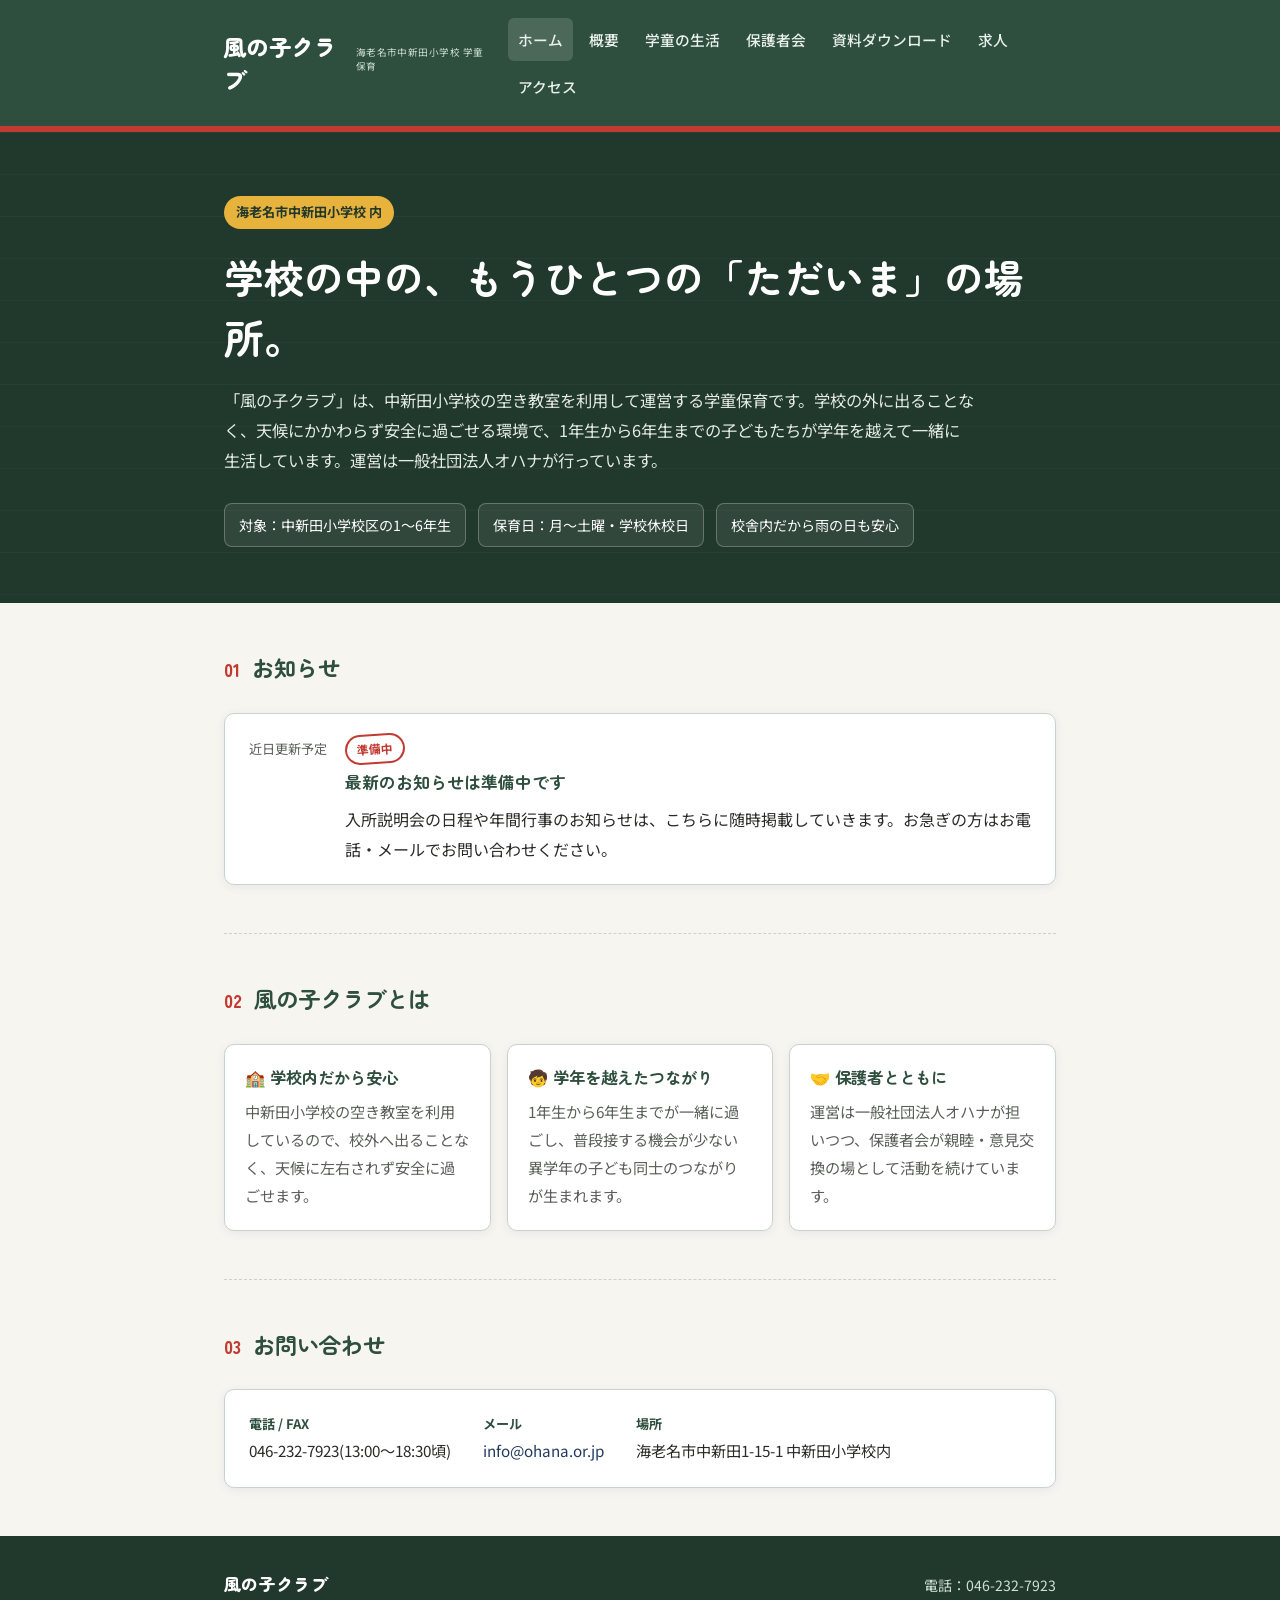
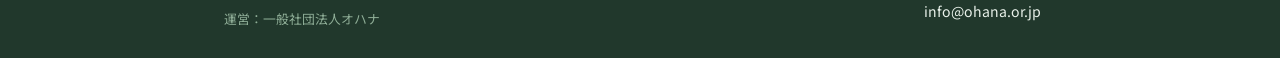
==== index.html @ edc6db77 "連絡先メールアドレスをinfo@ohana.or.jpに統一" ====
<!DOCTYPE html>
<html lang="ja">
<head>
<meta charset="UTF-8">
<meta name="viewport" content="width=device-width, initial-scale=1.0">
<title>風の子クラブ | 海老名市中新田小学校 学童保育</title>
<meta name="description" content="海老名市中新田小学校内で運営する学童保育「風の子クラブ」の公式サイトです。保育内容、入所案内、求人情報を掲載しています。">
<link rel="stylesheet" href="assets/style.css">
</head>
<body>

<header class="site-header">
  <div class="header-inner">
    <a class="brand" href="index.html">風の子クラブ <small>海老名市中新田小学校 学童保育</small></a>
    <button class="nav-toggle" aria-label="メニューを開く" onclick="document.querySelector('.main-nav').classList.toggle('open')">メニュー ☰</button>
    <nav class="main-nav">
      <ul>
        <li><a href="index.html" aria-current="page">ホーム</a></li>
        <li><a href="overview.html">概要</a></li>
        <li><a href="life.html">学童の生活</a></li>
        <li><a href="parents.html">保護者会</a></li>
        <li><a href="documents.html">資料ダウンロード</a></li>
        <li><a href="jobs.html">求人</a></li>
        <li><a href="access.html">アクセス</a></li>
      </ul>
    </nav>
  </div>
</header>

<div class="hero">
  <div class="hero-inner">
    <span class="eyebrow">海老名市中新田小学校 内</span>
    <h1>学校の中の、もうひとつの「ただいま」の場所。</h1>
    <p>「風の子クラブ」は、中新田小学校の空き教室を利用して運営する学童保育です。学校の外に出ることなく、天候にかかわらず安全に過ごせる環境で、1年生から6年生までの子どもたちが学年を越えて一緒に生活しています。運営は一般社団法人オハナが行っています。</p>
    <div class="hero-facts">
      <span>対象：中新田小学校区の1〜6年生</span>
      <span>保育日：月〜土曜・学校休校日</span>
      <span>校舎内だから雨の日も安心</span>
    </div>
  </div>
</div>

<div class="wrap">

  <section class="block" id="notice">
    <div class="block-head">
      <span class="num">01</span>
      <h2>お知らせ</h2>
    </div>
    <div class="notebook">
      <div class="notice">
        <div class="date">近日更新予定</div>
        <div class="stamp"><span class="badge">準備中</span></div>
        <h3>最新のお知らせは準備中です</h3>
        <p>入所説明会の日程や年間行事のお知らせは、こちらに随時掲載していきます。お急ぎの方はお電話・メールでお問い合わせください。</p>
      </div>
    </div>
  </section>

  <section class="block" id="about">
    <div class="block-head">
      <span class="num">02</span>
      <h2>風の子クラブとは</h2>
    </div>
    <div class="card-grid">
      <div class="card">
        <h3>🏫 学校内だから安心</h3>
        <p>中新田小学校の空き教室を利用しているので、校外へ出ることなく、天候に左右されず安全に過ごせます。</p>
      </div>
      <div class="card">
        <h3>🧒 学年を越えたつながり</h3>
        <p>1年生から6年生までが一緒に過ごし、普段接する機会が少ない異学年の子ども同士のつながりが生まれます。</p>
      </div>
      <div class="card">
        <h3>🤝 保護者とともに</h3>
        <p>運営は一般社団法人オハナが担いつつ、保護者会が親睦・意見交換の場として活動を続けています。</p>
      </div>
    </div>
  </section>

  <section class="block" id="contact">
    <div class="block-head">
      <span class="num">03</span>
      <h2>お問い合わせ</h2>
    </div>
    <div class="contact-strip">
      <div class="item"><strong>電話 / FAX</strong>046-232-7923(13:00〜18:30頃)</div>
      <div class="item"><strong>メール</strong><a href="mailto:info@ohana.or.jp">info@ohana.or.jp</a></div>
      <div class="item"><strong>場所</strong>海老名市中新田1-15-1 中新田小学校内</div>
    </div>
  </section>

</div>

<footer class="site-footer">
  <div class="wrap">
    <div>
      <div class="brand" style="font-size:1.05rem;">風の子クラブ</div>
      <div class="fine">運営：一般社団法人オハナ</div>
    </div>
    <div>
      <div>電話：046-232-7923</div>
      <div><a href="mailto:info@ohana.or.jp">info@ohana.or.jp</a></div>
    </div>
  </div>
</footer>

</body>
</html>
---- assets/style.css ----
@import url('https://fonts.googleapis.com/css2?family=Zen+Maru+Gothic:wght@500;700;900&family=Noto+Sans+JP:wght@400;500;700&display=swap');

:root {
  --paper: #F7F5F0;
  --paper-line: #C9D3CE;
  --ink: #223A5E;
  --chalk-green: #2F4F3E;
  --chalk-green-dark: #21382C;
  --stamp-red: #C23B33;
  --crayon-yellow: #E8B33D;
  --text-main: #2A2A28;
  --text-sub: #5B5F5A;
  --white: #FFFFFF;
  --radius: 10px;
  --shadow: 0 2px 10px rgba(34, 58, 94, 0.08);
}

* { box-sizing: border-box; }

html { scroll-behavior: smooth; }

body {
  margin: 0;
  font-family: 'Noto Sans JP', sans-serif;
  color: var(--text-main);
  background: var(--paper);
  line-height: 1.85;
  font-size: 16px;
}

h1, h2, h3, .brand {
  font-family: 'Zen Maru Gothic', sans-serif;
  color: var(--chalk-green);
  line-height: 1.5;
}

a {
  color: var(--ink);
  text-decoration: none;
}
a:hover { text-decoration: underline; }

img { max-width: 100%; display: block; }

.wrap {
  max-width: 880px;
  margin: 0 auto;
  padding: 0 24px;
}

/* ---------- Header ---------- */
header.site-header {
  background: var(--chalk-green);
  color: var(--white);
  border-bottom: 6px solid var(--stamp-red);
}

.header-inner {
  max-width: 880px;
  margin: 0 auto;
  padding: 18px 24px;
  display: flex;
  align-items: center;
  justify-content: space-between;
  gap: 16px;
}

.brand {
  color: var(--white);
  font-weight: 900;
  font-size: 1.4rem;
  letter-spacing: .02em;
  display: flex;
  align-items: baseline;
  gap: 8px;
}
.brand small {
  font-family: 'Noto Sans JP', sans-serif;
  font-size: .6rem;
  font-weight: 400;
  color: #CFE0D3;
}
.brand:hover { text-decoration: none; }

nav.main-nav ul {
  list-style: none;
  display: flex;
  flex-wrap: wrap;
  gap: 4px 6px;
  margin: 0;
  padding: 0;
}

nav.main-nav a {
  color: #E9F1EA;
  font-size: .92rem;
  font-weight: 500;
  padding: 8px 10px;
  border-radius: 6px;
  display: inline-block;
}
nav.main-nav a:hover,
nav.main-nav a[aria-current="page"] {
  background: rgba(255,255,255,0.14);
  text-decoration: none;
}

.nav-toggle {
  display: none;
  background: none;
  border: 1px solid rgba(255,255,255,.5);
  color: var(--white);
  border-radius: 6px;
  padding: 6px 10px;
  font-size: .9rem;
}

@media (max-width: 720px) {
  .header-inner { flex-wrap: wrap; }
  .nav-toggle { display: inline-block; }
  nav.main-nav { display: none; width: 100%; }
  nav.main-nav.open { display: block; }
  nav.main-nav ul { flex-direction: column; }
}

/* ---------- Hero ---------- */
.hero {
  background: var(--chalk-green-dark);
  color: var(--white);
  position: relative;
  overflow: hidden;
}
.hero::before {
  content: "";
  position: absolute;
  inset: 0;
  background-image:
    linear-gradient(rgba(255,255,255,0.06) 1px, transparent 1px);
  background-size: 100% 42px;
  opacity: .5;
}
.hero-inner {
  position: relative;
  max-width: 880px;
  margin: 0 auto;
  padding: 64px 24px 56px;
}
.hero .eyebrow {
  display: inline-block;
  font-size: .82rem;
  font-weight: 700;
  color: var(--chalk-green-dark);
  background: var(--crayon-yellow);
  padding: 4px 12px;
  border-radius: 999px;
  margin-bottom: 18px;
}
.hero h1 {
  color: var(--white);
  font-size: clamp(1.7rem, 4vw, 2.5rem);
  margin: 0 0 18px;
}
.hero p {
  max-width: 46em;
  color: #E4EBE3;
  font-size: 1.02rem;
}
.hero-facts {
  margin-top: 28px;
  display: flex;
  flex-wrap: wrap;
  gap: 12px;
}
.hero-facts span {
  background: rgba(255,255,255,.08);
  border: 1px solid rgba(255,255,255,.25);
  border-radius: 8px;
  padding: 8px 14px;
  font-size: .88rem;
}

/* ---------- Section ---------- */
section.block {
  padding: 48px 0;
  border-bottom: 1px dashed var(--paper-line);
}
section.block:last-of-type { border-bottom: none; }

.block-head {
  display: flex;
  align-items: baseline;
  gap: 12px;
  margin-bottom: 26px;
}
.block-head .num {
  font-family: 'Zen Maru Gothic', sans-serif;
  font-weight: 900;
  font-size: 1.1rem;
  color: var(--stamp-red);
}
.block-head h2 {
  margin: 0;
  font-size: 1.4rem;
}

.lead {
  color: var(--text-sub);
  margin-top: -12px;
  margin-bottom: 28px;
}

/* ---------- Notebook card (notices) ---------- */
.notebook {
  background: var(--white);
  border: 1px solid var(--paper-line);
  border-radius: var(--radius);
  box-shadow: var(--shadow);
  overflow: hidden;
}
.notice {
  padding: 20px 24px;
  border-bottom: 1px solid #EDEAE2;
  position: relative;
  display: grid;
  grid-template-columns: auto 1fr;
  gap: 4px 18px;
}
.notice:last-child { border-bottom: none; }
.notice .date {
  font-size: .82rem;
  color: var(--text-sub);
  white-space: nowrap;
  padding-top: 3px;
}
.notice .stamp {
  grid-row: 1;
  grid-column: 2;
  display: inline-flex;
  align-items: center;
  gap: 8px;
}
.notice .stamp .badge {
  border: 2px solid var(--stamp-red);
  color: var(--stamp-red);
  font-weight: 700;
  font-size: .74rem;
  border-radius: 999px;
  padding: 2px 10px;
  transform: rotate(-4deg);
}
.notice h3 {
  margin: 2px 0 0;
  font-size: 1.05rem;
  grid-column: 2;
}
.notice p {
  grid-column: 2;
  margin: 6px 0 0;
  color: var(--text-main);
}

/* ---------- Info list / definition rows ---------- */
.info-rows { border-top: 1px solid var(--paper-line); }
.info-row {
  display: grid;
  grid-template-columns: 9em 1fr;
  gap: 6px 20px;
  padding: 16px 0;
  border-bottom: 1px solid var(--paper-line);
}
.info-row dt {
  font-weight: 700;
  color: var(--chalk-green);
  font-size: .95rem;
}
.info-row dd { margin: 0; }
@media (max-width: 600px) {
  .info-row { grid-template-columns: 1fr; }
}

/* ---------- Cards / grid ---------- */
.card-grid {
  display: grid;
  grid-template-columns: repeat(auto-fit, minmax(230px, 1fr));
  gap: 16px;
}
.card {
  background: var(--white);
  border: 1px solid var(--paper-line);
  border-radius: var(--radius);
  padding: 20px;
  box-shadow: var(--shadow);
}
.card h3 {
  font-size: 1.02rem;
  margin: 0 0 8px;
  display: flex;
  align-items: center;
  gap: 8px;
}
.card p { margin: 0; color: var(--text-sub); font-size: .95rem; }

/* ---------- Timeline (schedule) ---------- */
.timeline {
  border-left: 3px solid var(--chalk-green);
  margin-left: 6px;
  padding-left: 22px;
}
.timeline .step {
  position: relative;
  padding-bottom: 22px;
}
.timeline .step::before {
  content: "";
  position: absolute;
  left: -28px;
  top: 4px;
  width: 12px;
  height: 12px;
  border-radius: 50%;
  background: var(--stamp-red);
}
.timeline .step .time {
  font-weight: 700;
  color: var(--chalk-green);
  font-size: .92rem;
}

/* ---------- Event tags ---------- */
.tag-list { list-style: none; padding: 0; margin: 0; display: flex; flex-wrap: wrap; gap: 10px; }
.tag-list li {
  background: var(--white);
  border: 1px solid var(--paper-line);
  border-radius: 8px;
  padding: 10px 14px;
  font-size: .92rem;
}

/* ---------- Callout ---------- */
.callout {
  background: #FBF3E4;
  border: 1px solid #EAD9AF;
  border-left: 4px solid var(--crayon-yellow);
  border-radius: 8px;
  padding: 16px 18px;
  font-size: .92rem;
  color: #6B5322;
}

/* ---------- Job card ---------- */
.job {
  background: var(--white);
  border: 1px solid var(--paper-line);
  border-radius: var(--radius);
  box-shadow: var(--shadow);
  padding: 24px;
  margin-bottom: 20px;
}
.job .job-title {
  display: flex;
  align-items: center;
  gap: 10px;
  margin-bottom: 12px;
}
.job .job-title .badge {
  background: var(--stamp-red);
  color: var(--white);
  font-size: .74rem;
  font-weight: 700;
  padding: 3px 10px;
  border-radius: 999px;
}
.job h3 { margin: 0; font-size: 1.1rem; }

/* ---------- Buttons ---------- */
.btn {
  display: inline-block;
  background: var(--stamp-red);
  color: var(--white);
  font-weight: 700;
  padding: 12px 22px;
  border-radius: 999px;
  font-size: .95rem;
}
.btn:hover { text-decoration: none; opacity: .9; }
.btn.secondary {
  background: transparent;
  border: 2px solid var(--white);
  color: var(--white);
}

/* ---------- Contact strip ---------- */
.contact-strip {
  background: var(--white);
  border: 1px solid var(--paper-line);
  border-radius: var(--radius);
  box-shadow: var(--shadow);
  padding: 22px 24px;
  display: flex;
  flex-wrap: wrap;
  gap: 20px 32px;
  align-items: center;
}
.contact-strip .item { font-size: .95rem; }
.contact-strip .item strong { display: block; color: var(--chalk-green); font-size: .82rem; }

/* ---------- Map ---------- */
.map-frame {
  border-radius: var(--radius);
  overflow: hidden;
  border: 1px solid var(--paper-line);
  box-shadow: var(--shadow);
}
.map-frame iframe { width: 100%; height: 340px; border: 0; display: block; }

/* ---------- Footer ---------- */
footer.site-footer {
  background: var(--chalk-green-dark);
  color: #CFE0D3;
  padding: 36px 0 28px;
  font-size: .88rem;
}
footer.site-footer .wrap {
  display: flex;
  flex-wrap: wrap;
  justify-content: space-between;
  gap: 16px;
}
footer.site-footer a { color: #E9F1EA; }
footer.site-footer .fine { color: #8FAE97; font-size: .8rem; margin-top: 10px; }
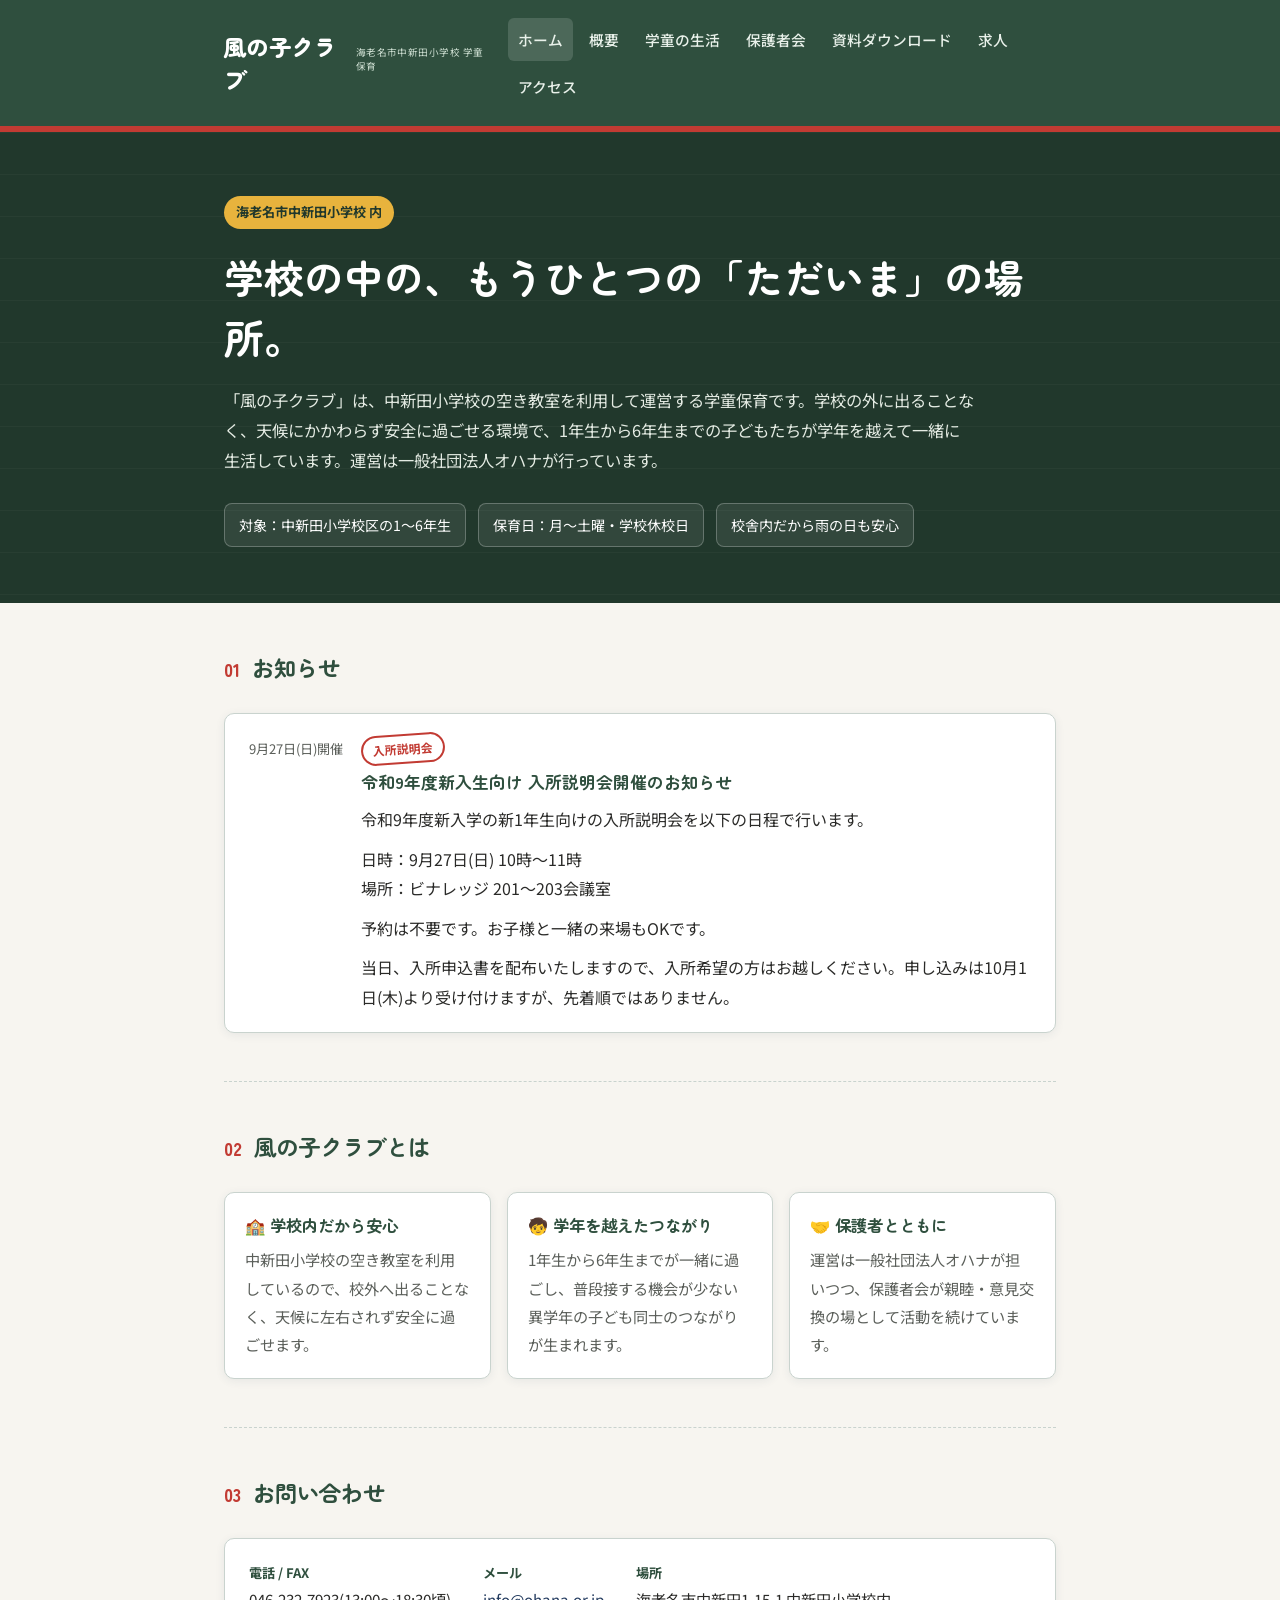
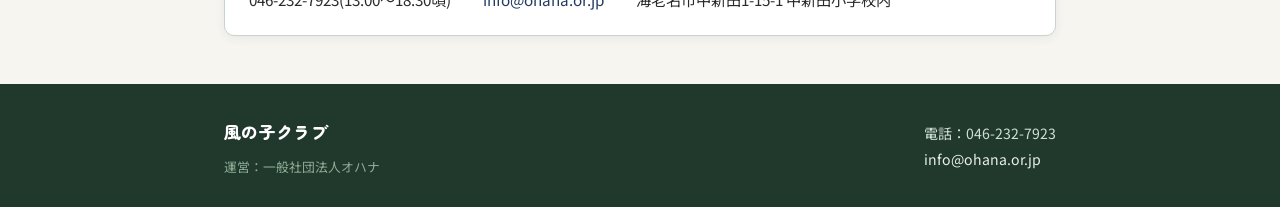
==== commit bebea319: "お知らせに入所説明会の告知を掲載" ====
--- a/index.html
+++ b/index.html
@@ -49,10 +49,13 @@
     </div>
     <div class="notebook">
       <div class="notice">
-        <div class="date">近日更新予定</div>
-        <div class="stamp"><span class="badge">準備中</span></div>
-        <h3>最新のお知らせは準備中です</h3>
-        <p>入所説明会の日程や年間行事のお知らせは、こちらに随時掲載していきます。お急ぎの方はお電話・メールでお問い合わせください。</p>
+        <div class="date">9月27日(日)開催</div>
+        <div class="stamp"><span class="badge">入所説明会</span></div>
+        <h3>令和9年度新入生向け 入所説明会開催のお知らせ</h3>
+        <p>令和9年度新入学の新1年生向けの入所説明会を以下の日程で行います。</p>
+        <p>日時：9月27日(日) 10時〜11時<br>場所：ビナレッジ 201〜203会議室</p>
+        <p>予約は不要です。お子様と一緒の来場もOKです。</p>
+        <p>当日、入所申込書を配布いたしますので、入所希望の方はお越しください。申し込みは10月1日(木)より受け付けますが、先着順ではありません。</p>
       </div>
     </div>
   </section>
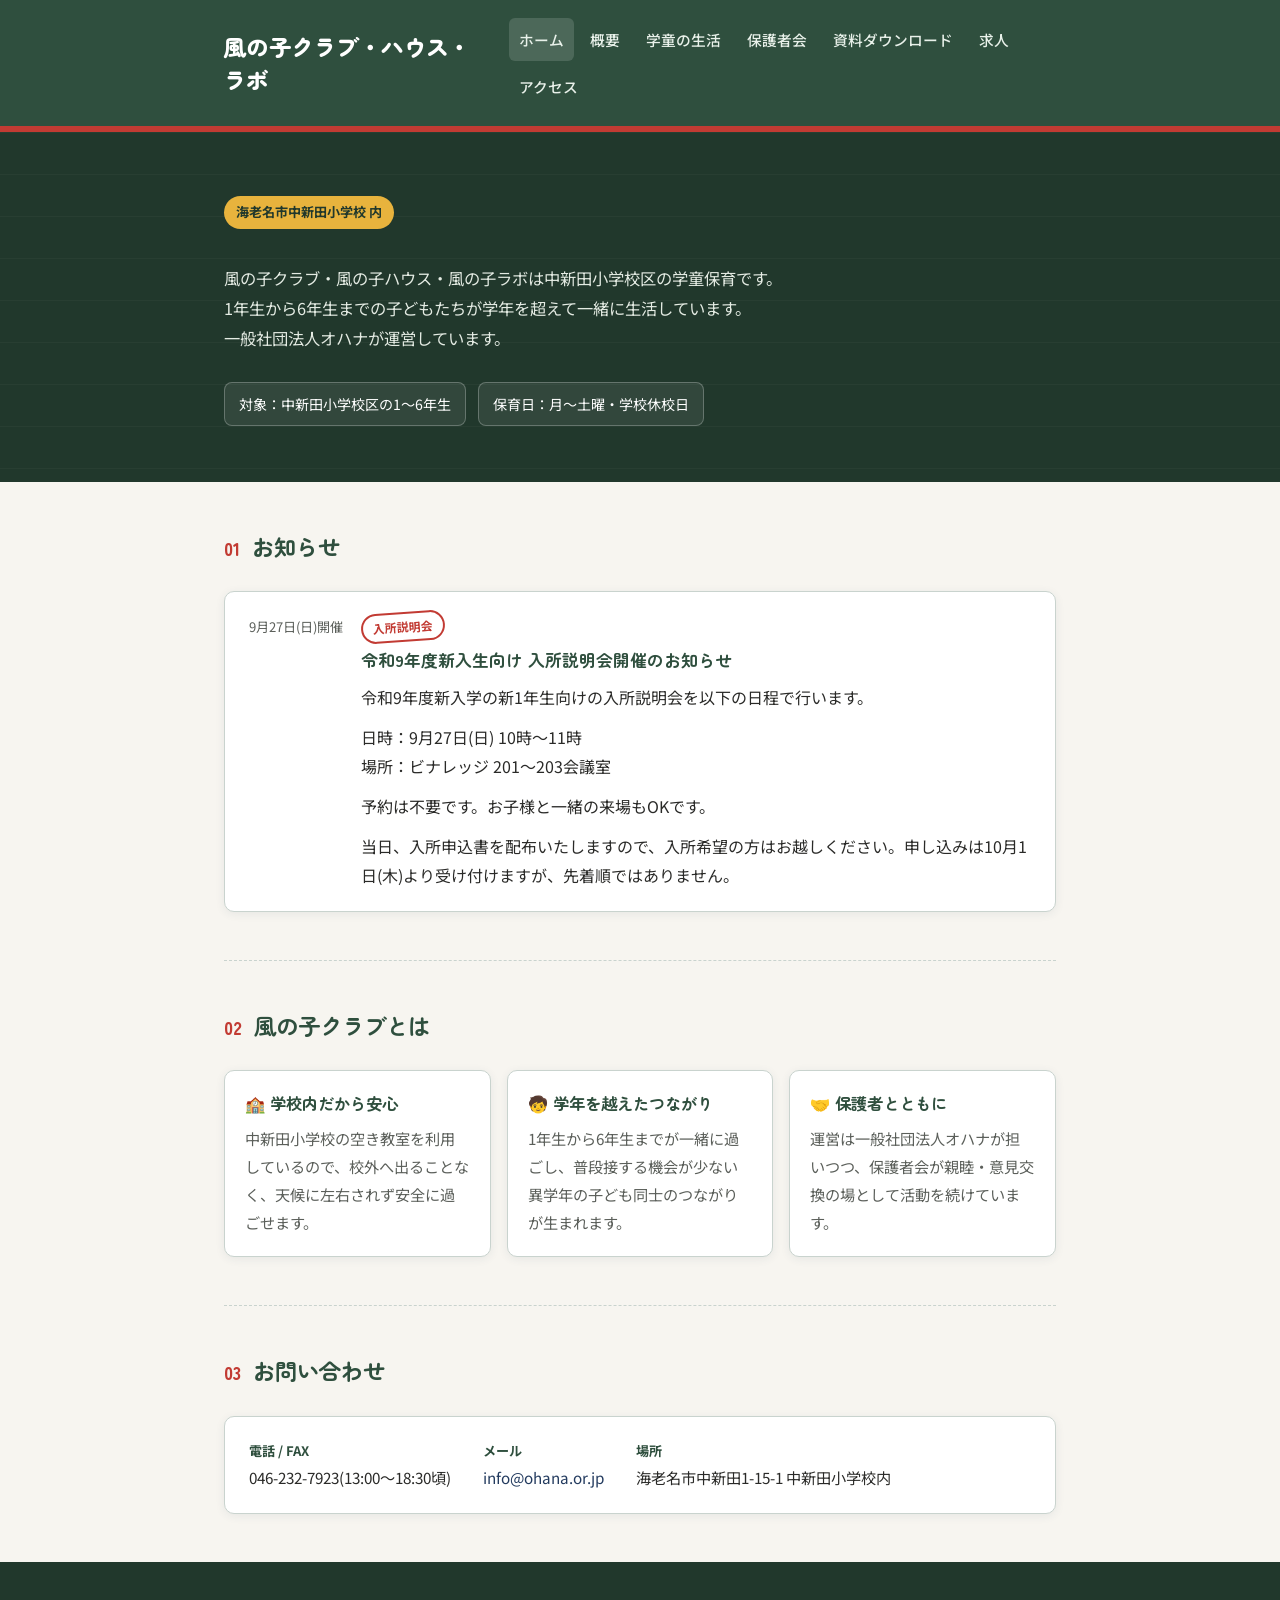
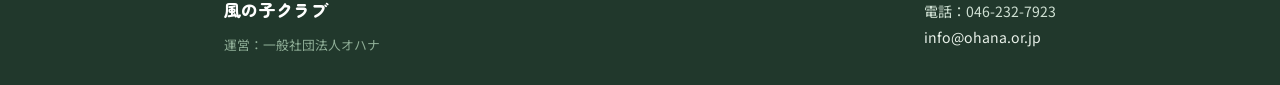
==== commit bd86cef3: "ヘッダーを3施設名に統一、トップページのヒーロー文言を修正" ====
--- a/index.html
+++ b/index.html
@@ -11,7 +11,7 @@
 
 <header class="site-header">
   <div class="header-inner">
-    <a class="brand" href="index.html">風の子クラブ <small>海老名市中新田小学校 学童保育</small></a>
+    <a class="brand" href="index.html">風の子クラブ・ハウス・ラボ</a>
     <button class="nav-toggle" aria-label="メニューを開く" onclick="document.querySelector('.main-nav').classList.toggle('open')">メニュー ☰</button>
     <nav class="main-nav">
       <ul>
@@ -30,12 +30,10 @@
 <div class="hero">
   <div class="hero-inner">
     <span class="eyebrow">海老名市中新田小学校 内</span>
-    <h1>学校の中の、もうひとつの「ただいま」の場所。</h1>
-    <p>「風の子クラブ」は、中新田小学校の空き教室を利用して運営する学童保育です。学校の外に出ることなく、天候にかかわらず安全に過ごせる環境で、1年生から6年生までの子どもたちが学年を越えて一緒に生活しています。運営は一般社団法人オハナが行っています。</p>
+    <p>風の子クラブ・風の子ハウス・風の子ラボは中新田小学校区の学童保育です。<br>1年生から6年生までの子どもたちが学年を超えて一緒に生活しています。<br>一般社団法人オハナが運営しています。</p>
     <div class="hero-facts">
       <span>対象：中新田小学校区の1〜6年生</span>
       <span>保育日：月〜土曜・学校休校日</span>
-      <span>校舎内だから雨の日も安心</span>
     </div>
   </div>
 </div>
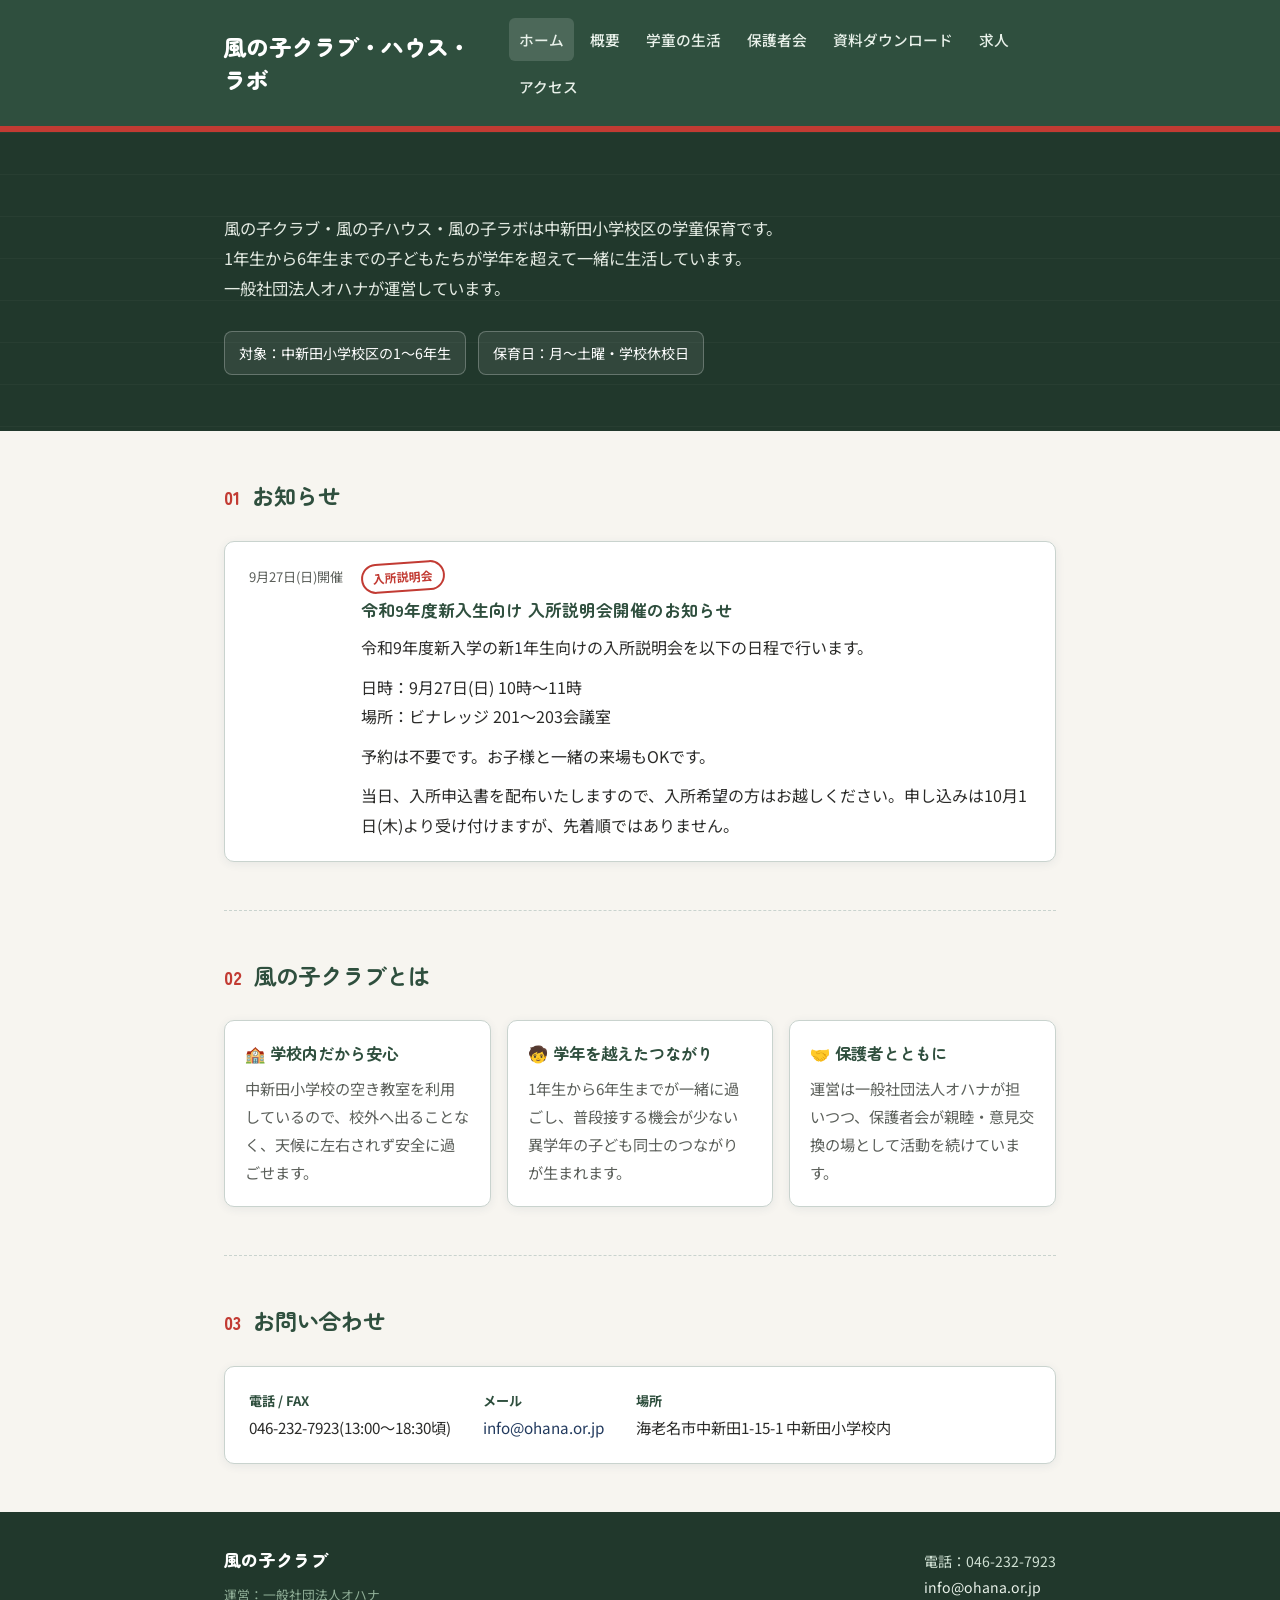
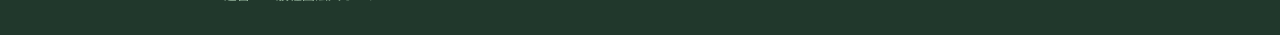
==== commit e4025b47: "ヒーローのラベルを削除" ====
--- a/index.html
+++ b/index.html
@@ -29,7 +29,6 @@
 
 <div class="hero">
   <div class="hero-inner">
-    <span class="eyebrow">海老名市中新田小学校 内</span>
     <p>風の子クラブ・風の子ハウス・風の子ラボは中新田小学校区の学童保育です。<br>1年生から6年生までの子どもたちが学年を超えて一緒に生活しています。<br>一般社団法人オハナが運営しています。</p>
     <div class="hero-facts">
       <span>対象：中新田小学校区の1〜6年生</span>
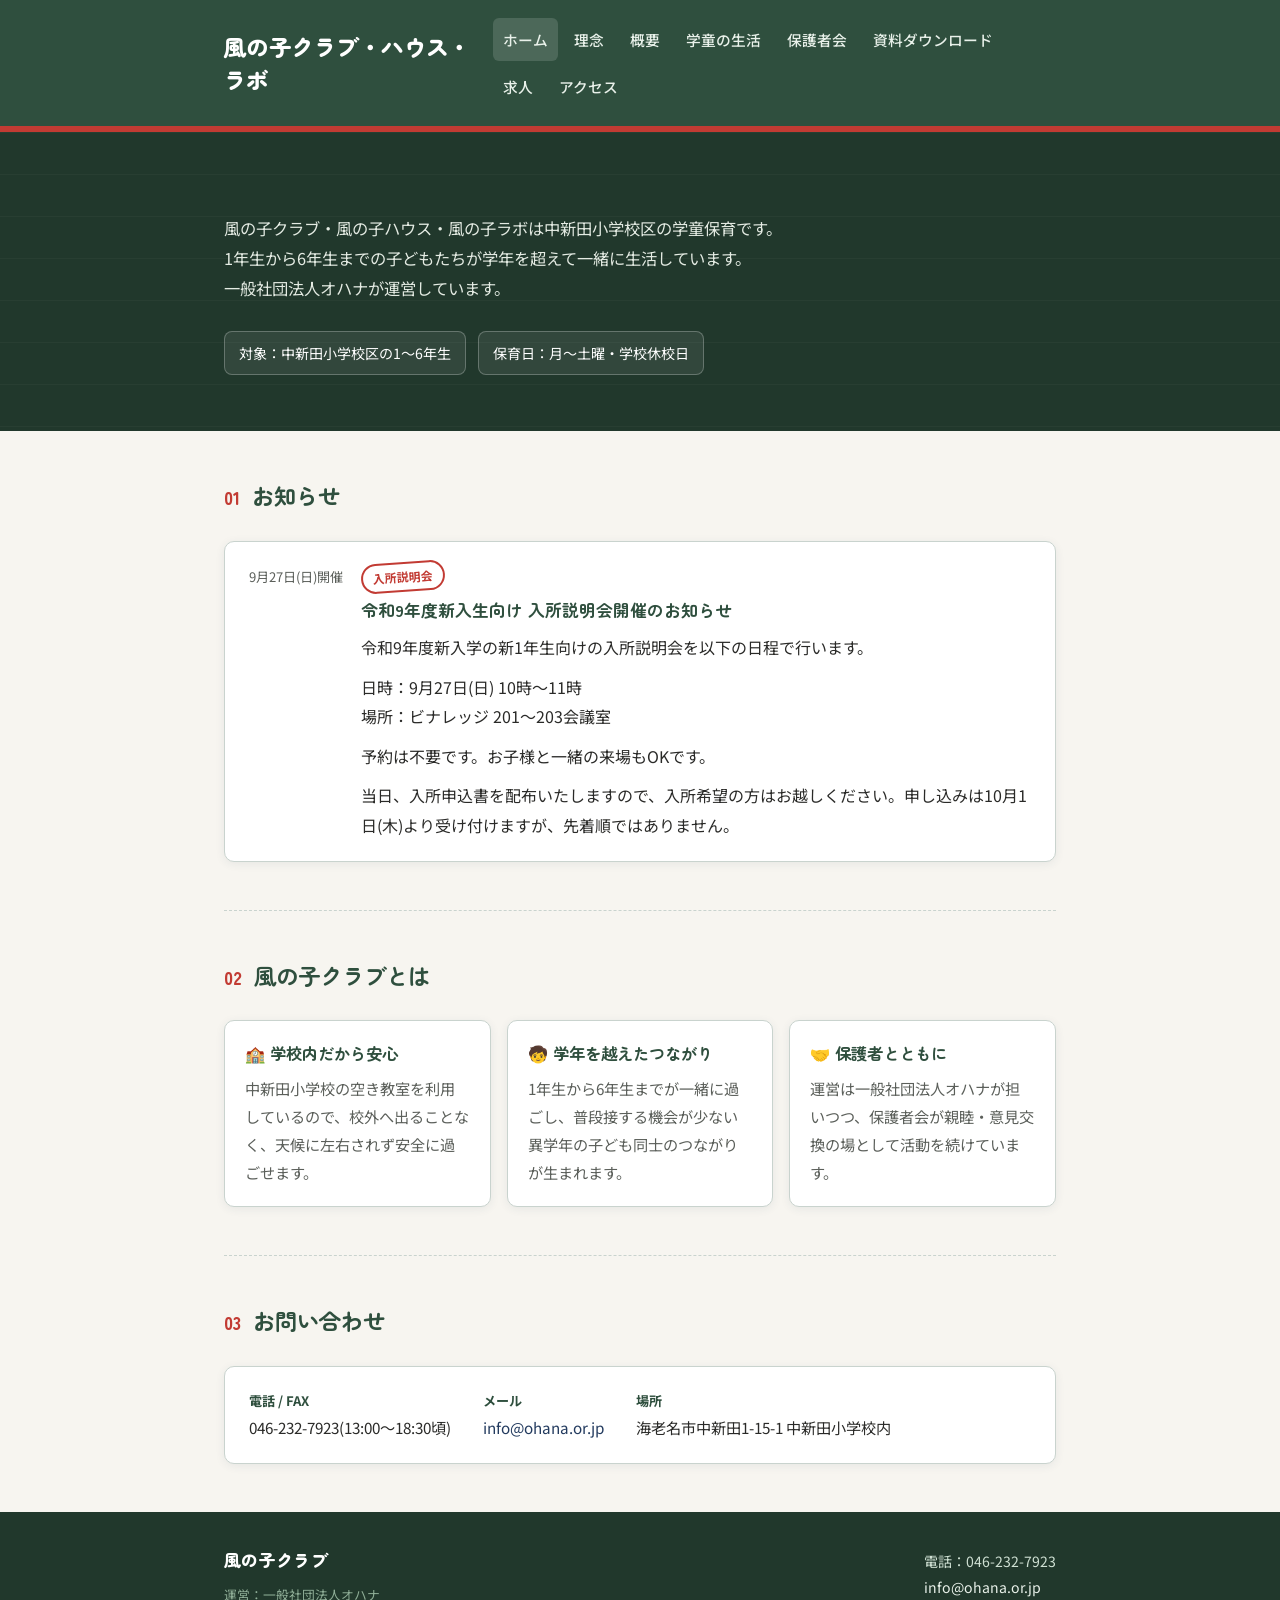
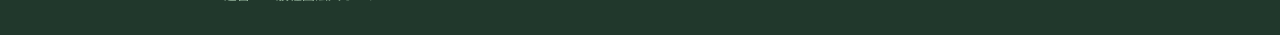
==== commit 0f0d7871: "理念ページを新規追加し、全ページのナビゲーションに反映" ====
--- a/index.html
+++ b/index.html
@@ -16,6 +16,7 @@
     <nav class="main-nav">
       <ul>
         <li><a href="index.html" aria-current="page">ホーム</a></li>
+        <li><a href="philosophy.html">理念</a></li>
         <li><a href="overview.html">概要</a></li>
         <li><a href="life.html">学童の生活</a></li>
         <li><a href="parents.html">保護者会</a></li>
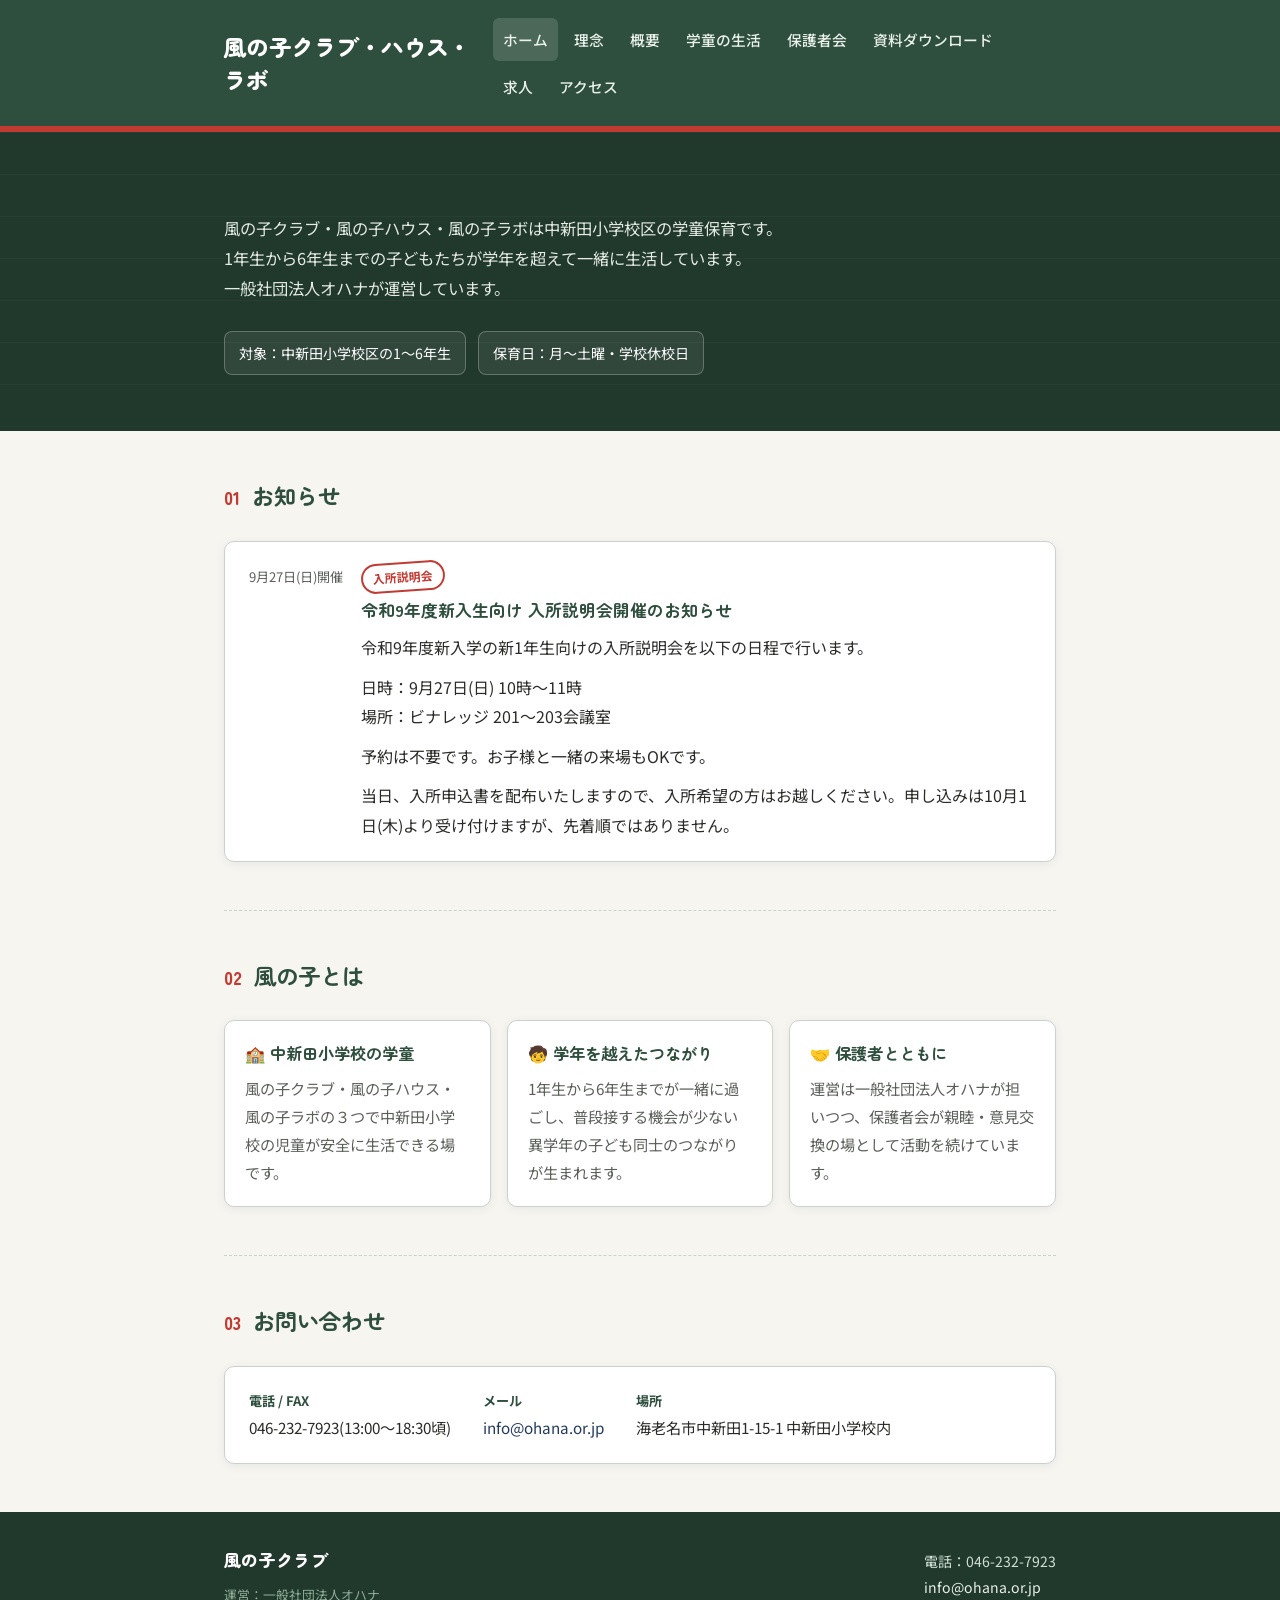
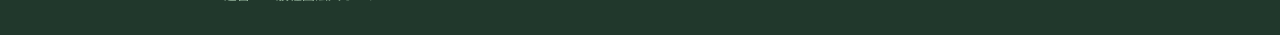
==== commit 4948784c: "ホームの「風の子クラブとは」セクションを「風の子とは」に変更、1つ目のカードを修正" ====
--- a/index.html
+++ b/index.html
@@ -61,12 +61,12 @@
   <section class="block" id="about">
     <div class="block-head">
       <span class="num">02</span>
-      <h2>風の子クラブとは</h2>
+      <h2>風の子とは</h2>
     </div>
     <div class="card-grid">
       <div class="card">
-        <h3>🏫 学校内だから安心</h3>
-        <p>中新田小学校の空き教室を利用しているので、校外へ出ることなく、天候に左右されず安全に過ごせます。</p>
+        <h3>🏫 中新田小学校の学童</h3>
+        <p>風の子クラブ・風の子ハウス・風の子ラボの３つで中新田小学校の児童が安全に生活できる場です。</p>
       </div>
       <div class="card">
         <h3>🧒 学年を越えたつながり</h3>
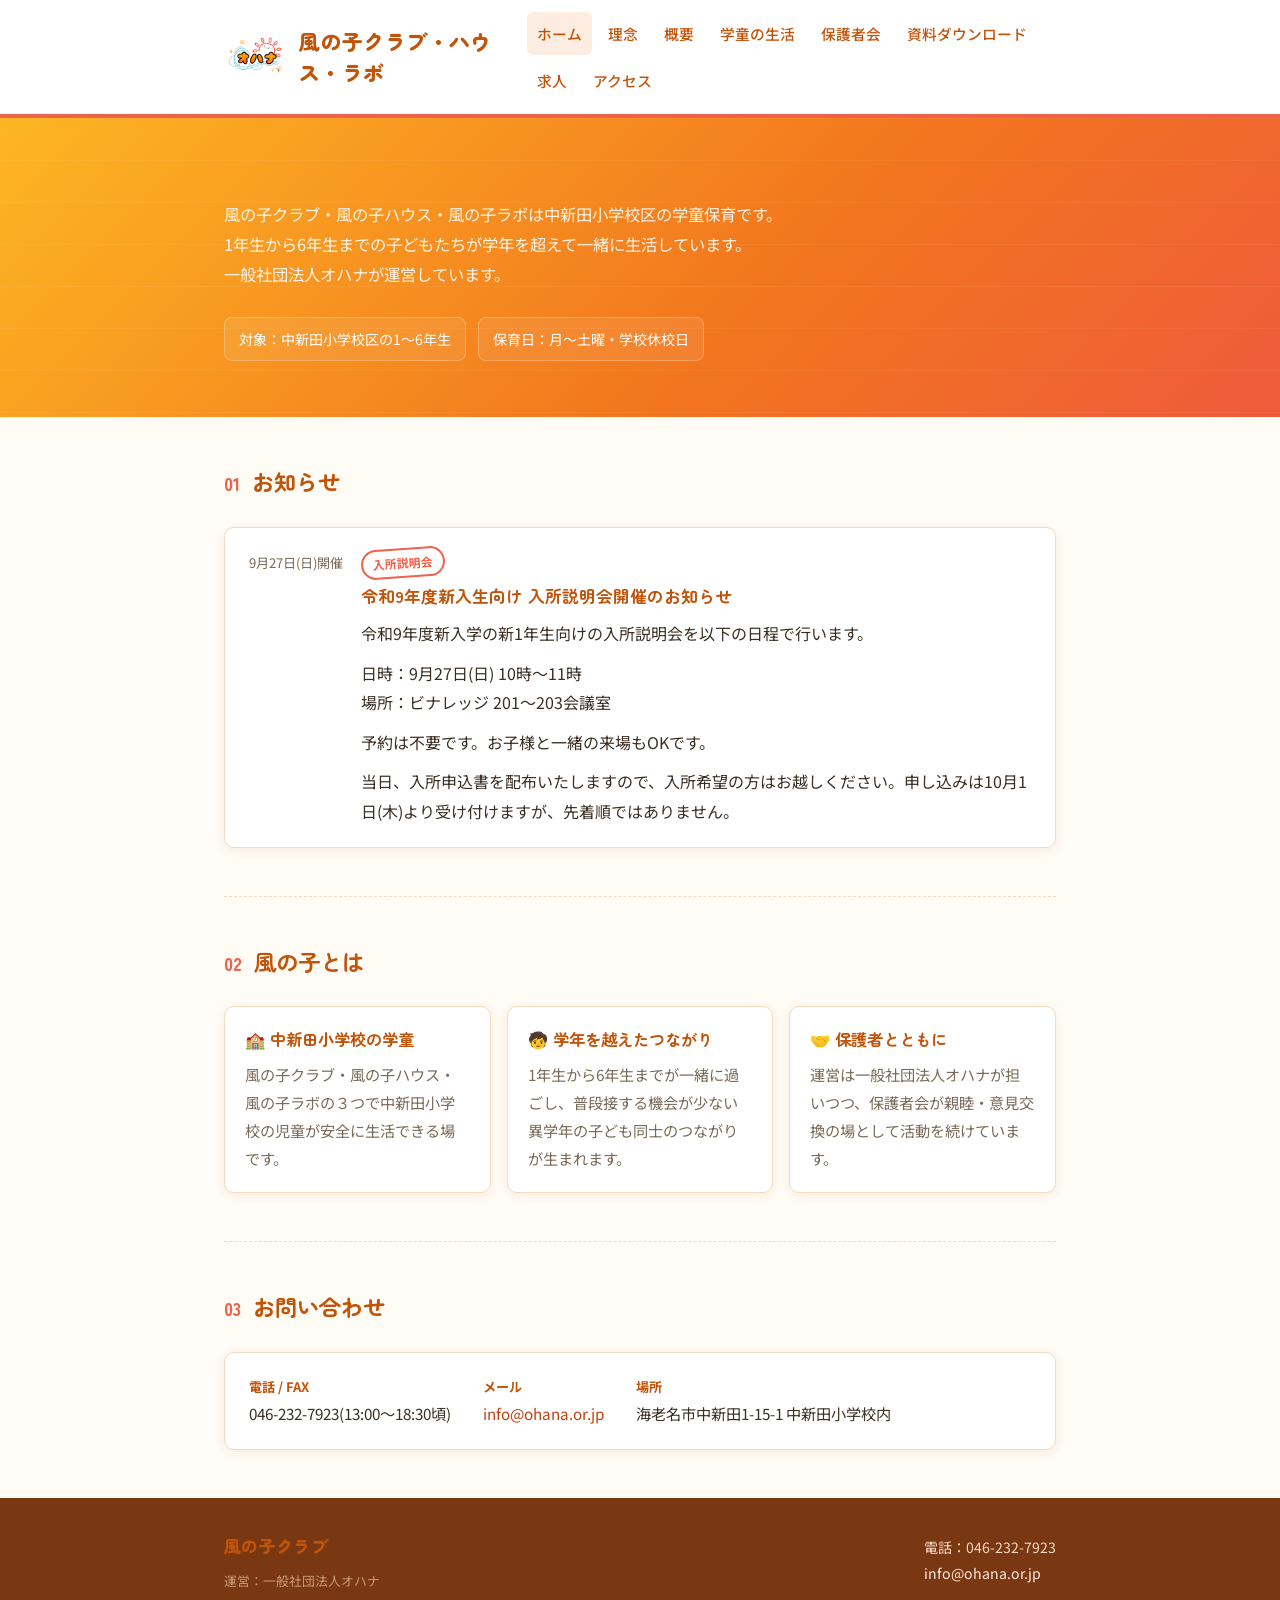
==== commit 620c1f7a: "ロゴを追加し、オレンジ・コーラル・水色を基調にしたデザインへ全面リニューアル" ====
--- a/index.html
+++ b/index.html
@@ -11,7 +11,7 @@
 
 <header class="site-header">
   <div class="header-inner">
-    <a class="brand" href="index.html">風の子クラブ・ハウス・ラボ</a>
+    <a class="brand" href="index.html"><img src="assets/logo.png" alt="オハナ"> 風の子クラブ・ハウス・ラボ</a>
     <button class="nav-toggle" aria-label="メニューを開く" onclick="document.querySelector('.main-nav').classList.toggle('open')">メニュー ☰</button>
     <nav class="main-nav">
       <ul>
--- a/assets/style.css
+++ b/assets/style.css
@@ -1,18 +1,22 @@
 @import url('https://fonts.googleapis.com/css2?family=Zen+Maru+Gothic:wght@500;700;900&family=Noto+Sans+JP:wght@400;500;700&display=swap');
 
 :root {
-  --paper: #F7F5F0;
-  --paper-line: #C9D3CE;
-  --ink: #223A5E;
-  --chalk-green: #2F4F3E;
-  --chalk-green-dark: #21382C;
-  --stamp-red: #C23B33;
-  --crayon-yellow: #E8B33D;
-  --text-main: #2A2A28;
-  --text-sub: #5B5F5A;
+  --paper: #FFFBF5;
+  --paper-line: #F4DCC0;
+  --ink: #C2410C;
+  --brand-orange: #F2751E;
+  --brand-orange-deep: #C2540A;
+  --coral: #F0614A;
+  --coral-deep: #D6432C;
+  --sky: #7FD1E0;
+  --sky-deep: #4FB3C7;
+  --sun-yellow: #FBC02D;
+  --footer-bg: #7A3812;
+  --text-main: #3A2E22;
+  --text-sub: #7A6A58;
   --white: #FFFFFF;
   --radius: 10px;
-  --shadow: 0 2px 10px rgba(34, 58, 94, 0.08);
+  --shadow: 0 2px 10px rgba(194, 84, 10, 0.10);
 }
 
 * { box-sizing: border-box; }
@@ -30,7 +34,7 @@
 
 h1, h2, h3, .brand {
   font-family: 'Zen Maru Gothic', sans-serif;
-  color: var(--chalk-green);
+  color: var(--brand-orange-deep);
   line-height: 1.5;
 }
 
@@ -50,15 +54,15 @@
 
 /* ---------- Header ---------- */
 header.site-header {
-  background: var(--chalk-green);
-  color: var(--white);
-  border-bottom: 6px solid var(--stamp-red);
+  background: var(--white);
+  color: var(--text-main);
+  border-bottom: 4px solid var(--coral);
 }
 
 .header-inner {
   max-width: 880px;
   margin: 0 auto;
-  padding: 18px 24px;
+  padding: 12px 24px;
   display: flex;
   align-items: center;
   justify-content: space-between;
@@ -66,19 +70,24 @@
 }
 
 .brand {
-  color: var(--white);
+  color: var(--brand-orange-deep);
   font-weight: 900;
-  font-size: 1.4rem;
+  font-size: 1.3rem;
   letter-spacing: .02em;
   display: flex;
-  align-items: baseline;
-  gap: 8px;
+  align-items: center;
+  gap: 10px;
+}
+.brand img {
+  height: 46px;
+  width: auto;
+  display: block;
 }
 .brand small {
   font-family: 'Noto Sans JP', sans-serif;
   font-size: .6rem;
   font-weight: 400;
-  color: #CFE0D3;
+  color: var(--text-sub);
 }
 .brand:hover { text-decoration: none; }
 
@@ -92,7 +101,7 @@
 }
 
 nav.main-nav a {
-  color: #E9F1EA;
+  color: var(--brand-orange-deep);
   font-size: .92rem;
   font-weight: 500;
   padding: 8px 10px;
@@ -101,15 +110,15 @@
 }
 nav.main-nav a:hover,
 nav.main-nav a[aria-current="page"] {
-  background: rgba(255,255,255,0.14);
+  background: #FDEDE0;
   text-decoration: none;
 }
 
 .nav-toggle {
   display: none;
   background: none;
-  border: 1px solid rgba(255,255,255,.5);
-  color: var(--white);
+  border: 1px solid var(--brand-orange);
+  color: var(--brand-orange-deep);
   border-radius: 6px;
   padding: 6px 10px;
   font-size: .9rem;
@@ -125,7 +134,7 @@
 
 /* ---------- Hero ---------- */
 .hero {
-  background: var(--chalk-green-dark);
+  background: linear-gradient(135deg, #FDB623, #F2751E 60%, #EF5B3C);
   color: var(--white);
   position: relative;
   overflow: hidden;
@@ -135,7 +144,7 @@
   position: absolute;
   inset: 0;
   background-image:
-    linear-gradient(rgba(255,255,255,0.06) 1px, transparent 1px);
+    linear-gradient(rgba(255,255,255,0.10) 1px, transparent 1px);
   background-size: 100% 42px;
   opacity: .5;
 }
@@ -149,8 +158,8 @@
   display: inline-block;
   font-size: .82rem;
   font-weight: 700;
-  color: var(--chalk-green-dark);
-  background: var(--crayon-yellow);
+  color: var(--brand-orange-deep);
+  background: var(--white);
   padding: 4px 12px;
   border-radius: 999px;
   margin-bottom: 18px;
@@ -162,7 +171,7 @@
 }
 .hero p {
   max-width: 46em;
-  color: #E4EBE3;
+  color: #FFF3E8;
   font-size: 1.02rem;
 }
 .hero-facts {
@@ -196,7 +205,7 @@
   font-family: 'Zen Maru Gothic', sans-serif;
   font-weight: 900;
   font-size: 1.1rem;
-  color: var(--stamp-red);
+  color: var(--coral);
 }
 .block-head h2 {
   margin: 0;
@@ -240,8 +249,8 @@
   gap: 8px;
 }
 .notice .stamp .badge {
-  border: 2px solid var(--stamp-red);
-  color: var(--stamp-red);
+  border: 2px solid var(--coral);
+  color: var(--coral);
   font-weight: 700;
   font-size: .74rem;
   border-radius: 999px;
@@ -270,7 +279,7 @@
 }
 .info-row dt {
   font-weight: 700;
-  color: var(--chalk-green);
+  color: var(--brand-orange-deep);
   font-size: .95rem;
 }
 .info-row dd { margin: 0; }
@@ -302,7 +311,7 @@
 
 /* ---------- Timeline (schedule) ---------- */
 .timeline {
-  border-left: 3px solid var(--chalk-green);
+  border-left: 3px solid var(--brand-orange-deep);
   margin-left: 6px;
   padding-left: 22px;
 }
@@ -318,11 +327,11 @@
   width: 12px;
   height: 12px;
   border-radius: 50%;
-  background: var(--stamp-red);
+  background: var(--coral);
 }
 .timeline .step .time {
   font-weight: 700;
-  color: var(--chalk-green);
+  color: var(--brand-orange-deep);
   font-size: .92rem;
 }
 
@@ -340,7 +349,7 @@
 .callout {
   background: #FBF3E4;
   border: 1px solid #EAD9AF;
-  border-left: 4px solid var(--crayon-yellow);
+  border-left: 4px solid var(--sun-yellow);
   border-radius: 8px;
   padding: 16px 18px;
   font-size: .92rem;
@@ -363,7 +372,7 @@
   margin-bottom: 12px;
 }
 .job .job-title .badge {
-  background: var(--stamp-red);
+  background: var(--coral);
   color: var(--white);
   font-size: .74rem;
   font-weight: 700;
@@ -375,7 +384,7 @@
 /* ---------- Buttons ---------- */
 .btn {
   display: inline-block;
-  background: var(--stamp-red);
+  background: var(--coral);
   color: var(--white);
   font-weight: 700;
   padding: 12px 22px;
@@ -402,7 +411,7 @@
   align-items: center;
 }
 .contact-strip .item { font-size: .95rem; }
-.contact-strip .item strong { display: block; color: var(--chalk-green); font-size: .82rem; }
+.contact-strip .item strong { display: block; color: var(--brand-orange-deep); font-size: .82rem; }
 
 /* ---------- Map ---------- */
 .map-frame {
@@ -415,8 +424,8 @@
 
 /* ---------- Footer ---------- */
 footer.site-footer {
-  background: var(--chalk-green-dark);
-  color: #CFE0D3;
+  background: var(--footer-bg);
+  color: #F5D8C4;
   padding: 36px 0 28px;
   font-size: .88rem;
 }
@@ -426,5 +435,5 @@
   justify-content: space-between;
   gap: 16px;
 }
-footer.site-footer a { color: #E9F1EA; }
-footer.site-footer .fine { color: #8FAE97; font-size: .8rem; margin-top: 10px; }
+footer.site-footer a { color: #FDEDE0; }
+footer.site-footer .fine { color: #C99A78; font-size: .8rem; margin-top: 10px; }
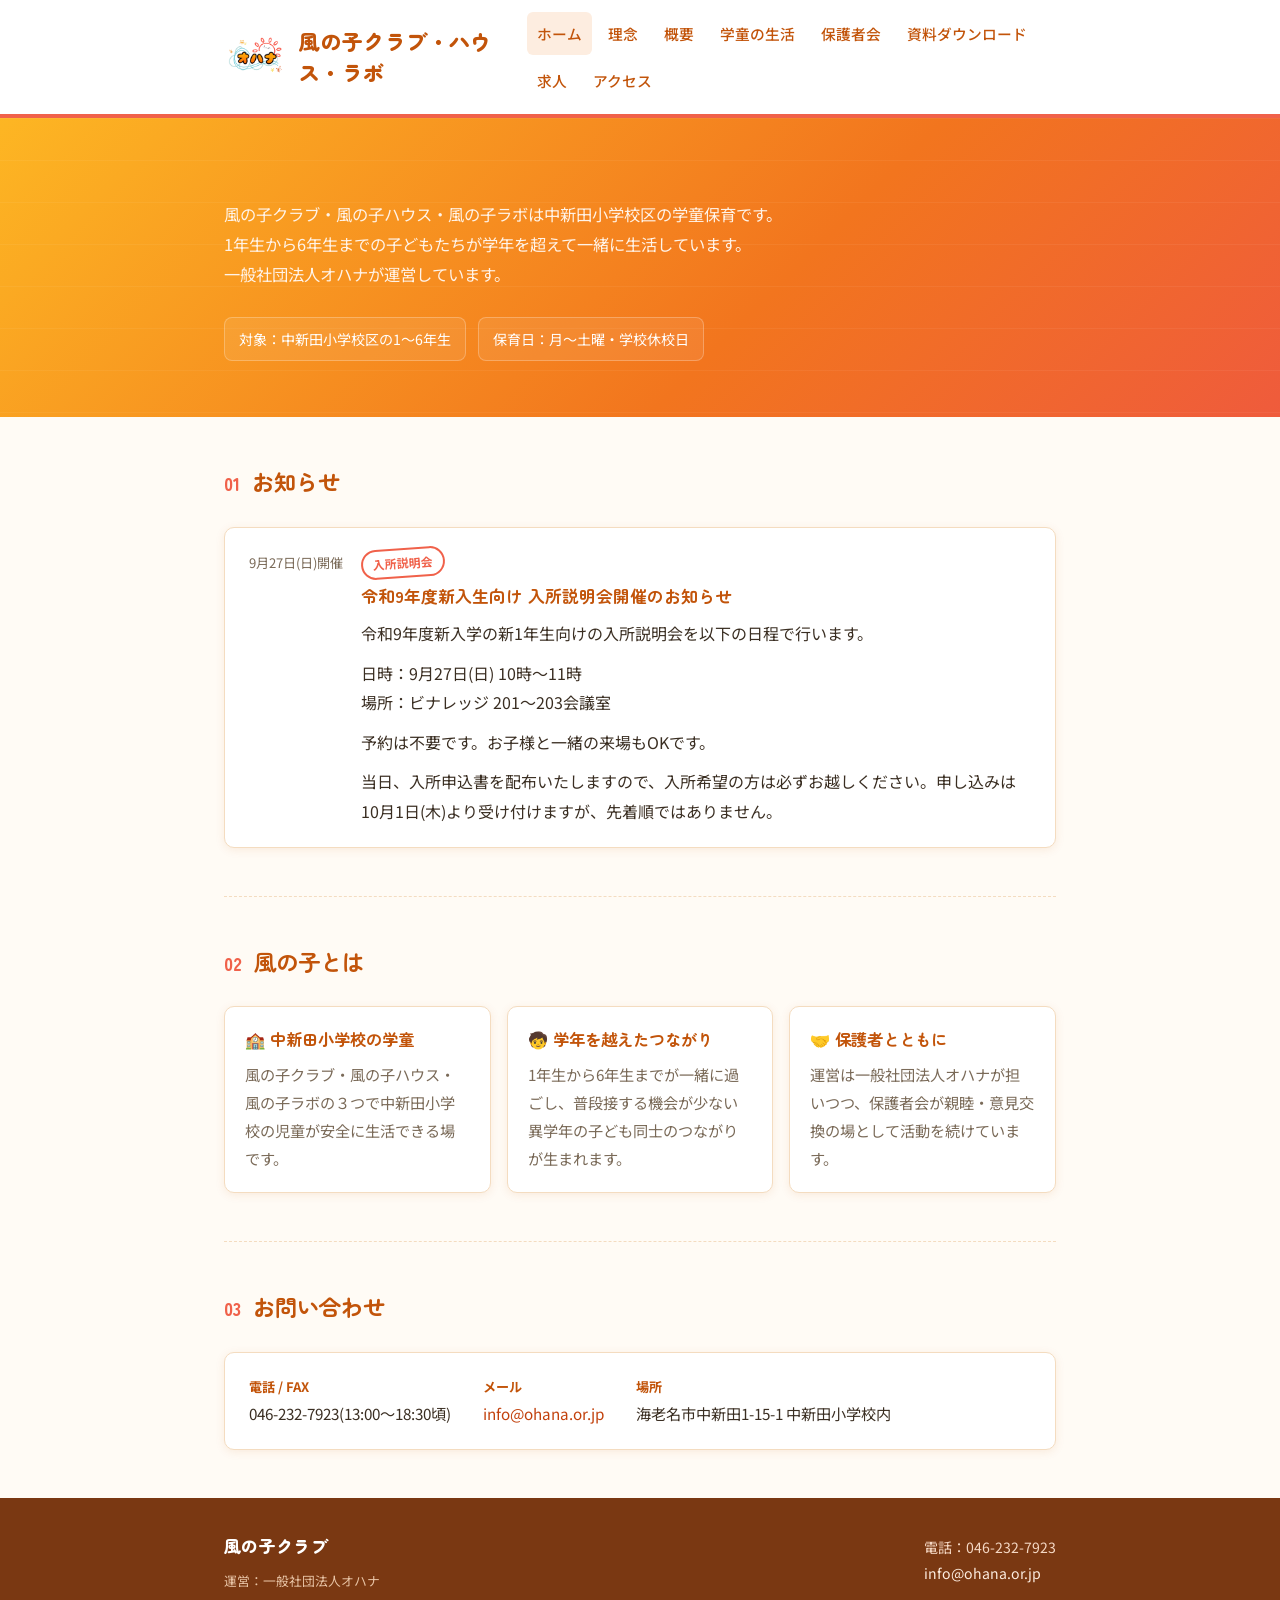
==== commit fb9bf990: "お知らせ文言を修正(必ずお越しください)" ====
--- a/index.html
+++ b/index.html
@@ -53,7 +53,7 @@
         <p>令和9年度新入学の新1年生向けの入所説明会を以下の日程で行います。</p>
         <p>日時：9月27日(日) 10時〜11時<br>場所：ビナレッジ 201〜203会議室</p>
         <p>予約は不要です。お子様と一緒の来場もOKです。</p>
-        <p>当日、入所申込書を配布いたしますので、入所希望の方はお越しください。申し込みは10月1日(木)より受け付けますが、先着順ではありません。</p>
+        <p>当日、入所申込書を配布いたしますので、入所希望の方は必ずお越しください。申し込みは10月1日(木)より受け付けますが、先着順ではありません。</p>
       </div>
     </div>
   </section>
--- a/assets/style.css
+++ b/assets/style.css
@@ -436,4 +436,5 @@
   gap: 16px;
 }
 footer.site-footer a { color: #FDEDE0; }
-footer.site-footer .fine { color: #C99A78; font-size: .8rem; margin-top: 10px; }
+footer.site-footer .brand { color: #FFFFFF; }
+footer.site-footer .fine { color: #E8C4A6; font-size: .8rem; margin-top: 10px; }
